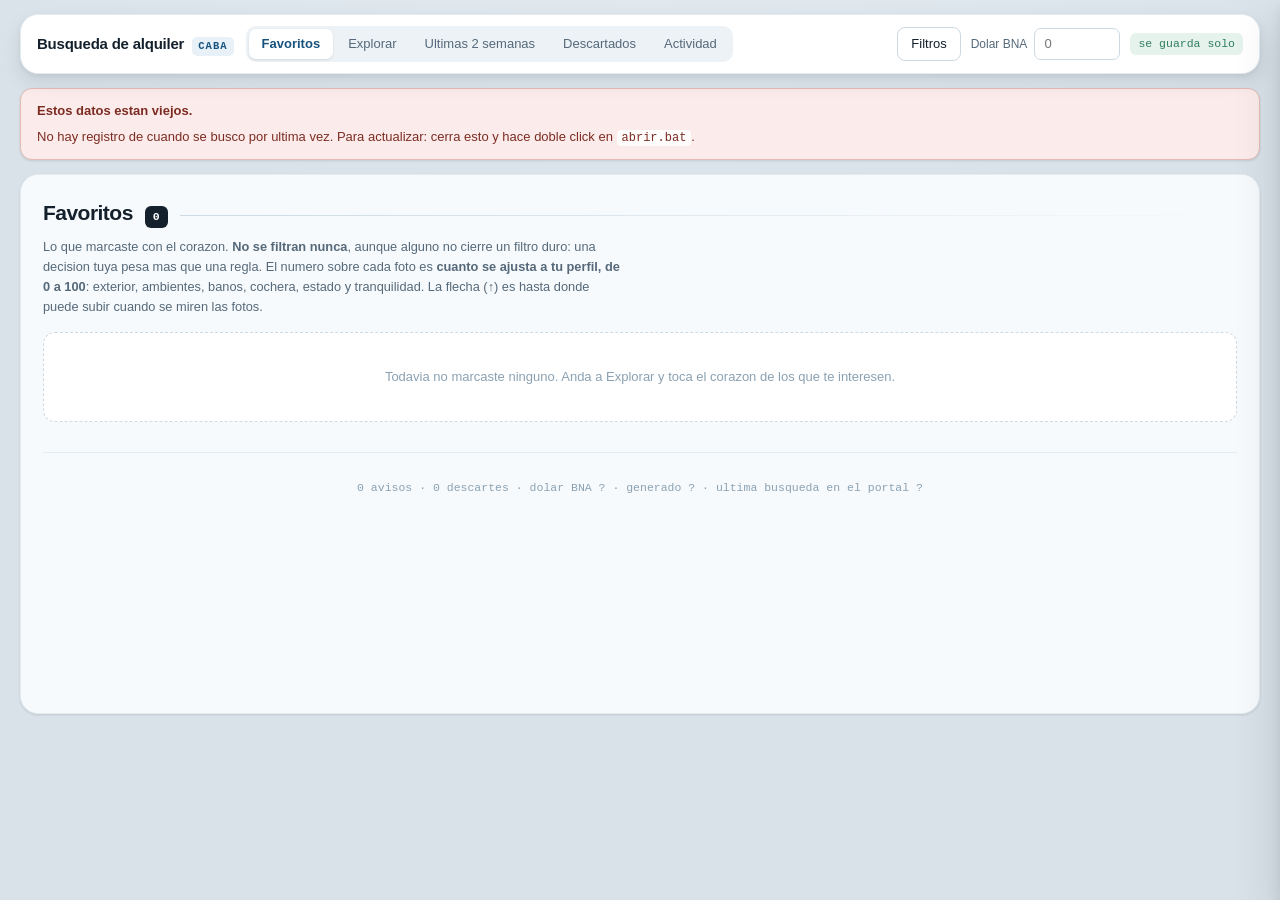
==== web/index.html @ d346eb90 "chore: put the rental search under version control The search had been running for three weeks with " ====
<!DOCTYPE html>
<html lang="es">
<head>
<meta charset="utf-8">
<meta name="viewport" content="width=device-width, initial-scale=1">
<title>Busqueda de alquiler - CABA</title>
<link rel="stylesheet" href="styles.css">
</head>
<body>

<div class="app">

  <header class="barra" id="barra">
    <div class="barra-fila">
      <!-- Dos grupos: al angostarse la ventana envuelven como bloques, no de a un item.
           Con items sueltos + un espaciador flex:1, cada uno se iba a su propia linea. -->
      <div class="grupo">
        <div class="marca">
          <span class="marca-nombre">Busqueda de alquiler</span>
          <span class="marca-zona">CABA</span>
        </div>

        <nav class="tabs" id="tabs" role="tablist" aria-label="Vistas">
          <button data-vista="favoritos" class="on" role="tab" aria-selected="true">
            Favoritos <span class="pill" id="cuenta-favoritos" hidden>0</span>
          </button>
          <button data-vista="explorar" role="tab" aria-selected="false">Explorar</button>
          <button data-vista="nuevos" role="tab" aria-selected="false">
            Ultimas 2 semanas <span class="pill" id="cuenta-nuevos" hidden>0</span>
          </button>
          <button data-vista="descartados" role="tab" aria-selected="false">Descartados</button>
          <button data-vista="actividad" role="tab" aria-selected="false">Actividad</button>
        </nav>
      </div>

      <div class="grupo grupo-der">
        <button class="btn" id="btn-filtros" aria-expanded="false" aria-controls="filtros">
          Filtros
          <span class="pill" id="filtros-activos" hidden>0</span>
        </button>
        <label class="cotiz" for="cotizacion">
          <span>Dolar BNA</span>
          <input type="number" id="cotizacion" placeholder="0" min="0" step="1">
        </label>
        <span id="pendientes" class="estado-guardado"></span>
        <button class="btn" id="btn-exportar">Exportar decisiones</button>
      </div>
    </div>

    <div class="filtros" id="filtros" hidden>
      <div class="campo"><label for="f-precio-min">Precio USD min</label><input type="number" id="f-precio-min" step="50"></div>
      <div class="campo"><label for="f-precio-max">Precio USD max</label><input type="number" id="f-precio-max" step="50"></div>
      <div class="campo"><label for="f-dorm">Dorm. min</label><input type="number" id="f-dorm" step="1"></div>
      <div class="campo"><label for="f-banos">Banos min</label><input type="number" id="f-banos" step="1"></div>
      <div class="campo"><label for="f-m2">m² cub. min</label><input type="number" id="f-m2" step="10"></div>
      <div class="campo"><label for="f-ext">m² ext. min</label><input type="number" id="f-ext" step="10"></div>
      <!-- Los campos altos (los select multiples) van DESPUES de los bajos: mezclados,
           cada label quedaba a una altura distinta y la fila se leia en zigzag. -->
      <div class="campo"><label for="f-estado">Estado minimo</label>
        <select id="f-estado">
          <option value="">cualquiera</option>
          <option value="bueno">bueno o mejor</option>
          <option value="reciclado">reciclado o mejor</option>
          <option value="a_estrenar">a estrenar</option>
        </select>
      </div>
      <div class="campo campo-doble"><label for="f-orden">Orden</label>
        <select id="f-orden">
          <option value="default">estado visual, luego score</option>
          <option value="score">score (piso)</option>
          <option value="precio">precio</option>
          <option value="m2">m² cubiertos</option>
          <option value="ext">m² de exterior</option>
          <option value="fecha">fecha de publicacion</option>
          <option value="num">numero (#)</option>
        </select>
      </div>
      <div class="campo campo-doble"><label for="f-barrio">Barrio</label><select id="f-barrio" multiple size="5"></select></div>
      <div class="campo campo-doble"><label for="f-tipo">Tipo</label><select id="f-tipo" multiple size="5"></select></div>
      <div class="campo campo-ancho">
        <label>Marcas</label>
        <div class="chips" id="f-chips">
          <button class="chip" data-flag="ver_fuera_de_filtro" aria-pressed="false">Ver los que no entran</button>
          <button class="chip" data-flag="solo_caba" aria-pressed="false">Solo CABA</button>
          <button class="chip" data-flag="solo_gba" aria-pressed="false">Solo Zona Norte</button>
          <button class="chip" data-flag="parrilla" aria-pressed="false">Parrilla propia</button>
          <button class="chip" data-flag="sin_expensas" aria-pressed="false">Sin expensas</button>
          <button class="chip" data-flag="mascotas" aria-pressed="false">Acepta mascotas</button>
          <button class="chip" data-flag="dueno" aria-pressed="false">Dueno directo</button>
          <button class="chip" data-flag="con_fotos" aria-pressed="false">Con fotos</button>
          <button class="chip" data-flag="ver_caidos" aria-pressed="false">Ver los caidos</button>
        </div>
      </div>
      <button class="btn" id="btn-limpiar">Limpiar</button>
    </div>
  </header>

  <div class="banda" id="banda" hidden></div>

  <div class="hoja">
    <main id="main"></main>
    <footer class="pie" id="pie"></footer>
  </div>

</div>

<div class="velo" id="velo"></div>
<aside class="panel" id="panel" role="dialog" aria-modal="true" aria-label="Detalle de la propiedad"></aside>

<script src="data.js"></script>
<script src="app.js"></script>
</body>
</html>
---- web/styles.css ----
/* ==========================================================================
   Busqueda de alquiler — sistema visual
   ==========================================================================

   DIRECCION. Esto no es una landing, es un instrumento que se abre todos los
   dias para decidir donde vivir dos anos. Entonces:

   1. El fondo es una MESA DE TRABAJO azul pizarra, fria. Las fotos de las
      propiedades son calientes (ladrillo, madera, terracota, plantas): con un
      fondo crema competirian, con uno frio saltan. La interfaz se corre para
      que las fotos manden.

   2. Todo vive sobre PAPELES elevados: la barra flota, la hoja de contenido
      esta debajo, las cards son papeles sobre la hoja. Tres niveles de
      elevacion, nunca mas.

   3. LA FIRMA es el sello numerado. Cada propiedad tiene un #N estampado en
      monoespaciada, como un negativo en una hoja de contactos. No es adorno:
      es la manija con la que Mario nombra una propiedad cuando me escribe
      ("descarta el 7"). El numero es contenido.

   4. REGLA TIPOGRAFICA: la prosa va en sans; TODO dato va en monoespaciada
      (numeros, medidas, precios, horas, identificadores). La pagina es mitad
      documento y mitad instrumento, y la tipografia lo dice.

   ========================================================================== */

:root {
  /* Mesa de trabajo */
  --ground: #d9e2e9;
  --ground-borde: #c3d0da;

  /* Papeles, del mas alto al mas hundido */
  --paper: #ffffff;
  --hoja: #f7fafc;
  --hundido: #edf2f6;

  /* Tinta */
  --ink: #14202b;
  --ink-2: #55697a;
  --ink-3: #8ba1b2;

  --linea: #e4ecf1;
  --linea-2: #cddae3;

  /* Acento: azul de plano */
  --acento: #17537e;
  --acento-2: #1e6ba3;
  --acento-suave: #e8f1f8;

  /* Senales */
  --verde: #2f7d5f;
  --verde-suave: #e6f2ec;
  --ambar: #9a6c05;
  --ambar-suave: #fbf1dc;
  --rojo: #b23b32;
  --rojo-suave: #fbeceb;
  --coral: #d6455d;

  /* Elevacion */
  --e1: 0 1px 2px rgba(20, 32, 43, .05), 0 1px 3px rgba(20, 32, 43, .07);
  --e2: 0 2px 4px rgba(20, 32, 43, .05), 0 8px 18px rgba(20, 32, 43, .10);
  --e3: 0 6px 12px rgba(20, 32, 43, .08), 0 20px 44px rgba(20, 32, 43, .16);

  --r1: 8px;
  --r2: 12px;
  --r3: 18px;

  --sans: -apple-system, BlinkMacSystemFont, "Segoe UI", Roboto, Helvetica, Arial, sans-serif;
  --mono: "Cascadia Mono", "Cascadia Code", ui-monospace, "SF Mono", Consolas, "Liberation Mono", monospace;

  --rapido: 120ms cubic-bezier(.4, 0, .2, 1);
  --medio: 200ms cubic-bezier(.4, 0, .2, 1);
}

* { box-sizing: border-box; }

/* .btn y .chip declaran display, y una clase le gana a [hidden]. Sin esto, ocultar un
   boton con el atributo hidden no hace nada. */
[hidden] { display: none !important; }

html {
  background: var(--ground);
}

body {
  margin: 0;
  background:
    radial-gradient(1200px 600px at 50% -200px, #e7eef4 0%, transparent 70%),
    var(--ground);
  color: var(--ink);
  font: 14px/1.55 var(--sans);
  -webkit-font-smoothing: antialiased;
  min-height: 100vh;
}

a { color: var(--acento); text-decoration-color: color-mix(in srgb, var(--acento) 35%, transparent); }
a:hover { text-decoration-color: currentColor; }

/* Foco visible en TODO lo interactivo. Nunca se saca el outline sin reemplazarlo. */
:where(a, button, input, select, textarea, [tabindex]):focus-visible {
  outline: 2px solid var(--acento-2);
  outline-offset: 2px;
  border-radius: 6px;
}

@media (prefers-reduced-motion: reduce) {
  *, *::before, *::after {
    animation-duration: .01ms !important;
    transition-duration: .01ms !important;
    scroll-behavior: auto !important;
  }
}

/* ---------------------------------------------------------------- estructura */

.app {
  max-width: 1560px;
  margin: 0 auto;
  padding: 14px 20px 40px;
  display: flex;
  flex-direction: column;
  gap: 14px;
}

/* La barra: un papel que flota sobre la mesa */
.barra {
  position: sticky;
  top: 12px;
  z-index: 60;
  background: var(--paper);
  border-radius: var(--r3);
  box-shadow: var(--e2);
  border: 1px solid var(--linea);
}

.barra-fila {
  display: flex;
  align-items: center;
  gap: 12px 18px;
  padding: 11px 16px;
  flex-wrap: wrap;
}
.grupo { display: flex; align-items: center; gap: 12px; min-width: 0; }
.grupo-der { margin-left: auto; gap: 10px; }

.marca { display: flex; align-items: baseline; gap: 8px; white-space: nowrap; }
.marca-nombre { font-weight: 650; letter-spacing: -.015em; font-size: 15px; }
.marca-zona {
  font: 600 10.5px/1 var(--mono);
  letter-spacing: .1em;
  color: var(--acento);
  background: var(--acento-suave);
  padding: 4px 6px;
  border-radius: 5px;
}

.tabs {
  display: flex;
  gap: 2px;
  background: var(--hundido);
  padding: 3px;
  border-radius: 10px;
}

.tabs button {
  border: 0;
  background: transparent;
  padding: 6px 13px;
  border-radius: 7px;
  font: 500 13px/1.4 var(--sans);
  color: var(--ink-2);
  cursor: pointer;
  /* Sin esto, una pestana de dos palabras se parte en tres lineas y estira la barra
     entera. Ya paso antes con el navbar; las pestanas son la misma trampa. */
  white-space: nowrap;
  display: inline-flex;
  align-items: center;
  transition: background var(--rapido), color var(--rapido), box-shadow var(--rapido);
}
.tabs button:hover { color: var(--ink); background: rgba(255, 255, 255, .6); }
.tabs button.on {
  background: var(--paper);
  color: var(--acento);
  font-weight: 600;
  box-shadow: var(--e1);
}

.espaciador { flex: 1; }

.cotiz {
  display: flex;
  align-items: center;
  gap: 7px;
  font-size: 12px;
  color: var(--ink-2);
  white-space: nowrap;
}
.cotiz input { width: 84px; font-family: var(--mono); }

.estado-guardado {
  font: 500 11.5px/1 var(--mono);
  color: var(--verde);
  background: var(--verde-suave);
  padding: 5px 8px;
  border-radius: 6px;
  white-space: nowrap;
}
.estado-guardado.manual { color: var(--ambar); background: var(--ambar-suave); }

/* ------------------------------------------------------------------ campos */

input[type=number], input[type=text], select {
  font: 13px/1.4 var(--sans);
  padding: 6px 9px;
  border: 1px solid var(--linea-2);
  border-radius: 7px;
  background: var(--paper);
  color: var(--ink);
  transition: border-color var(--rapido), box-shadow var(--rapido);
}
input[type=number]:hover, select:hover { border-color: var(--ink-3); }
input[type=number]:focus, select:focus {
  border-color: var(--acento-2);
  box-shadow: 0 0 0 3px var(--acento-suave);
  outline: none;
}
input[type=number] { width: 86px; }
select { min-width: 140px; }

.btn {
  display: inline-flex;
  align-items: center;
  gap: 7px;
  font: 500 13px/1.4 var(--sans);
  padding: 7px 13px;
  border-radius: 8px;
  border: 1px solid var(--linea-2);
  background: var(--paper);
  cursor: pointer;
  color: var(--ink);
  transition: border-color var(--rapido), box-shadow var(--rapido), transform var(--rapido), background var(--rapido);
}
.btn:hover { border-color: var(--ink-3); box-shadow: var(--e1); }
.btn:active { transform: translateY(1px); box-shadow: none; }
.btn.primario { background: var(--acento); border-color: var(--acento); color: #fff; }
.btn.primario:hover { background: var(--acento-2); border-color: var(--acento-2); }
.btn.peligro { border-color: #dcb6b2; color: var(--rojo); }
.btn.peligro:hover { background: var(--rojo-suave); border-color: var(--rojo); }

.pill {
  font: 600 10.5px/1 var(--mono);
  background: var(--acento);
  color: #fff;
  padding: 3px 5px;
  border-radius: 20px;
  min-width: 17px;
  text-align: center;
}

/* ----------------------------------------------------------------- filtros */

/* GRILLA, NO FLEX-WRAP. Con flex + align-items:flex-end, los seis campos numericos
   (bajitos) compartian fila con los selects multiples de Barrio y Tipo (tres veces mas
   altos): cada label quedaba a una altura distinta, el orden de lectura se perdia y lo
   que sobraba caia a una segunda fila corrida. Una grilla de columnas iguales alinea
   todos los labels arriba y deja que los campos altos ocupen su propio ancho. */
.filtros {
  padding: 10px 16px 16px;
  border-top: 1px solid var(--linea);
  display: grid;
  grid-template-columns: repeat(auto-fill, minmax(148px, 1fr));
  gap: 14px 18px;
  align-items: start;
  animation: baja var(--medio);
}
.filtros[hidden] { display: none; }

/* Los que necesitan mas de una columna. `grid-column: span N` con `auto-fill` no rompe
   si la ventana solo entra 2 columnas: el navegador lo recorta al ancho disponible. */
.filtros .campo-doble { grid-column: span 2; }
.filtros .campo-ancho { grid-column: 1 / -1; }
/* Limpiar no es un campo: va solo, al pie y a la derecha. */
.filtros > #btn-limpiar { grid-column: 1 / -1; justify-self: end; }

@keyframes baja {
  from { opacity: 0; transform: translateY(-6px); }
  to { opacity: 1; transform: none; }
}

.campo { display: flex; flex-direction: column; gap: 5px; min-width: 0; }
.campo > label {
  font: 600 10.5px/1 var(--mono);
  letter-spacing: .07em;
  text-transform: uppercase;
  color: var(--ink-3);
}

.chips { display: flex; gap: 6px; flex-wrap: wrap; }

.chip {
  font: 500 12.5px/1.4 var(--sans);
  border: 1px solid var(--linea-2);
  background: var(--paper);
  border-radius: 20px;
  padding: 5px 12px;
  cursor: pointer;
  color: var(--ink-2);
  transition: all var(--rapido);
}
.chip:hover { border-color: var(--ink-3); color: var(--ink); }
.chip[aria-pressed="true"] {
  background: var(--acento);
  border-color: var(--acento);
  color: #fff;
  font-weight: 600;
}

/* -------------------------------------------------------------------- banda */

.banda {
  display: flex;
  flex-direction: column;
  gap: 6px;
  background: var(--ambar-suave);
  border: 1px solid #ecd9ae;
  border-radius: var(--r2);
  padding: 12px 16px;
  font-size: 13px;
  line-height: 1.55;
  color: #6d5312;
  box-shadow: var(--e1);
}
.banda > div { max-width: 110ch; }
.banda[hidden] { display: none; }
.banda b { color: #4d3a0a; }
.banda .dato { font-family: var(--mono); font-weight: 600; }
.banda code {
  font: 12px var(--mono);
  background: rgba(255, 255, 255, .7);
  padding: 1px 5px;
  border-radius: 4px;
}

/* Modo archivo: no se puede pasar por alto. */
.banda.alerta {
  background: var(--rojo-suave);
  border-color: #e4bab5;
  color: #7c2c22;
}
.banda.alerta b { color: #7c2c22; }
.banda.alerta code { background: rgba(255, 255, 255, .8); }

/* --------------------------------------------------------------------- hoja */

.hoja {
  background: var(--hoja);
  border: 1px solid var(--linea);
  border-radius: var(--r3);
  box-shadow: var(--e1);
  padding: 22px;
  min-height: 60vh;
}

main { display: block; }

.seccion { margin-bottom: 34px; }
.seccion:last-child { margin-bottom: 0; }

/* El encabezado como una FICHA: el titulo grande, la cuenta en su sello, y una regla
   fina que corre hasta el borde. Es el gesto de un legajo, no de una landing: la pagina
   es un instrumento de trabajo y el titulo tiene que leerse como el rotulo de una carpeta.
   La regla no es adorno — separa el enunciado de la seccion de su contenido, que es la
   unica jerarquia que hay que entender. */
.seccion-cab {
  display: flex;
  align-items: baseline;
  gap: 12px;
  margin: 0 0 7px;
}
.seccion-cab h2 {
  font-size: 21px;
  margin: 0;
  letter-spacing: -.025em;
  font-weight: 680;
  flex: none;
}
.seccion-cab .cuenta {
  font: 700 11.5px/1 var(--mono);
  color: #fff;
  background: var(--ink);
  padding: 5px 8px;
  border-radius: 6px;
  flex: none;
  letter-spacing: .02em;
}
/* La regla toma todo el espacio que sobra: la seccion "ocupa" el ancho aunque tenga
   dos avisos. Sin esto, un titulo corto flota solo en el medio de una hoja vacia. */
.seccion-cab::after {
  content: "";
  flex: 1;
  height: 1px;
  background: linear-gradient(to right, var(--linea-2), transparent);
  transform: translateY(-4px);
}
.seccion-nota { font-size: 12.8px; color: var(--ink-2); margin: 0 0 16px; max-width: 82ch; }
.seccion-nota code {
  font: 12px var(--mono);
  background: var(--hundido);
  padding: 1px 5px;
  border-radius: 4px;
}

.grilla {
  display: grid;
  grid-template-columns: repeat(auto-fill, minmax(304px, 1fr));
  gap: 16px;
}

/* --------------------------------------------------------------------- card */

.card {
  background: var(--paper);
  border: 1px solid var(--linea);
  border-radius: var(--r2);
  overflow: hidden;
  cursor: pointer;
  display: flex;
  flex-direction: column;
  box-shadow: var(--e1);
  transition: box-shadow var(--medio), transform var(--medio), border-color var(--medio);
}
.card:hover { box-shadow: var(--e2); transform: translateY(-2px); border-color: var(--linea-2); }
.card:focus-visible { outline: 2px solid var(--acento-2); outline-offset: 3px; }
.card.descartada { opacity: .58; }
.card.descartada:hover { opacity: 1; }

.card-foto {
  position: relative;
  aspect-ratio: 4 / 3;
  background: var(--hundido);
  overflow: hidden;
}
.card-foto img {
  width: 100%;
  height: 100%;
  object-fit: cover;
  display: block;
  transition: transform 400ms cubic-bezier(.4, 0, .2, 1);
}
.card:hover .card-foto img { transform: scale(1.035); }

.card-foto.vacia {
  aspect-ratio: 5 / 2;
  display: flex;
  align-items: flex-end;
  padding: 8px 10px;
  background: repeating-linear-gradient(45deg, #e9eff4, #e9eff4 8px, #e3eaf0 8px, #e3eaf0 16px);
}
.card-foto.vacia span { font: 10.5px/1 var(--mono); color: var(--ink-3); letter-spacing: .06em; }

/* El sello numerado: la firma de la pagina */
/* El sello: etiqueta de negativo en una hoja de contactos. Lleva el numero con el que
   Mario nombra la propiedad y, separado por una linea, cuantos cuadros tiene el rollo. */
.sello {
  position: absolute;
  top: 10px;
  left: 10px;
  display: inline-flex;
  align-items: center;
  font: 700 12.5px/1 var(--mono);
  letter-spacing: .02em;
  color: #fff;
  background: rgba(20, 32, 43, .78);
  backdrop-filter: blur(6px);
  border-radius: 6px;
  z-index: 2;
  overflow: hidden;
}
.sello b { padding: 5px 8px; font-weight: 700; }
.sello-fotos {
  display: inline-flex;
  align-items: center;
  gap: 3px;
  padding: 5px 7px 5px 6px;
  font-weight: 600;
  font-size: 11px;
  background: rgba(255, 255, 255, .16);
  box-shadow: inset 1px 0 0 rgba(255, 255, 255, .22);
}
.sello-fotos svg { width: 12px; height: 12px; fill: none; stroke: currentColor; stroke-width: 1.7; stroke-linejoin: round; opacity: .85; }

.badge-score {
  position: absolute;
  top: 10px;
  right: 10px;
  z-index: 2;
  background: rgba(20, 32, 43, .78);
  backdrop-filter: blur(6px);
  color: #fff;
  border-radius: 8px;
  padding: 5px 8px;
  font: 700 14px/1.05 var(--mono);
  text-align: center;
}
.badge-score.verde { background: rgba(47, 125, 95, .92); }
.badge-score.ambar { background: rgba(154, 108, 5, .92); }
.badge-score b { display: block; font: 700 17px/1 var(--mono); letter-spacing: -.02em; }
/* «de 100» es la mitad que faltaba: sin la escala, un 70 suelto no se puede interpretar. */
.badge-score small {
  display: block;
  font: 500 8.5px/1.35 var(--mono);
  letter-spacing: .06em;
  text-transform: uppercase;
  opacity: .78;
}
.badge-score small.techo {
  opacity: 1;
  margin-top: 2px;
  padding-top: 3px;
  border-top: 1px solid rgba(255, 255, 255, .28);
  letter-spacing: .02em;
  text-transform: none;
  font-size: 9.5px;
}

.badge-izq {
  position: absolute;
  left: 10px;
  bottom: 10px;
  right: 136px;              /* deja libre el cluster: link + descartar + corazon */
  display: flex;
  gap: 5px;
  flex-wrap: wrap;
  z-index: 2;
}

.tag {
  font: 600 10px/1 var(--mono);
  letter-spacing: .05em;
  text-transform: uppercase;
  padding: 4px 7px;
  border-radius: 5px;
  background: rgba(255, 255, 255, .93);
  color: var(--ink-2);
  backdrop-filter: blur(6px);
  white-space: nowrap;
}
.tag.estado-reciclado, .tag.estado-a_estrenar { background: rgba(47, 125, 95, .94); color: #fff; }
.tag.estado-bueno { background: rgba(255, 255, 255, .93); color: var(--verde); }
.tag.estado-cosmetico { background: rgba(154, 108, 5, .92); color: #fff; }
.tag.estado-sindatos { background: rgba(20, 32, 43, .74); color: #fff; }
.tag.limite { background: rgba(154, 108, 5, .94); color: #fff; }
.tag.riesgo { background: rgba(178, 59, 50, .94); color: #fff; }
.tag.viejo { background: rgba(109, 83, 18, .92); color: #fff; }
.tag.directo { background: rgba(23, 83, 126, .94); color: #fff; }

/* Las dos acciones que se repiten en cada foto: abrir el aviso y marcarlo.
   Van juntas en un cluster para que la mano no tenga que buscarlas en dos esquinas. */
.acciones-foto {
  position: absolute;
  right: 10px;
  bottom: 10px;
  z-index: 3;
  display: flex;
  align-items: center;
  gap: 7px;
}

/* Un circulito blanco entre otros circulitos blancos no se encuentra: Mario lo dijo
   —"no lo veo rapido"— y tenia razon. El link al aviso es la accion que mas se repite
   despues del corazon, asi que va en color solido, no en contorno. Es el unico elemento
   de la foto con el azul de acento: se busca por color, no por forma. */
.enlace-mini {
  width: 34px;
  height: 34px;
  border-radius: 50%;
  background: var(--acento);
  box-shadow: var(--e1), 0 0 0 2px rgba(255, 255, 255, .85);
  display: grid;
  place-items: center;
  color: #fff;
  cursor: pointer;
  transition: transform var(--rapido), background var(--rapido), box-shadow var(--rapido);
}
.enlace-mini svg { width: 16px; height: 16px; fill: none; stroke: currentColor; stroke-width: 2.2; stroke-linecap: round; stroke-linejoin: round; }
.enlace-mini:hover { transform: scale(1.14); background: var(--acento-2); box-shadow: var(--e2), 0 0 0 3px rgba(255, 255, 255, .95); }
.enlace-mini:active { transform: scale(.94); }
.enlace-mini:focus-visible { outline: 2px solid var(--acento-2); outline-offset: 2px; }

/* Descartar: mismo cuerpo que el corazon, color contrario. Se enciende en rojo cuando la
   propiedad ya esta afuera, igual que el corazon se enciende en coral. */
.descartar-mini {
  width: 34px;
  height: 34px;
  border-radius: 50%;
  border: 0;
  padding: 0;
  background: rgba(255, 255, 255, .93);
  backdrop-filter: blur(6px);
  box-shadow: var(--e1);
  color: var(--ink-2);
  display: grid;
  place-items: center;
  cursor: pointer;
  transition: transform var(--rapido), color var(--rapido), background var(--rapido);
}
.descartar-mini svg { width: 17px; height: 17px; fill: none; stroke: currentColor; stroke-width: 2; stroke-linecap: round; }
.descartar-mini:hover { transform: scale(1.12); color: var(--rojo); background: #fff; }
.descartar-mini:active { transform: scale(.94); }
.descartar-mini:focus-visible { outline: 2px solid var(--acento-2); outline-offset: 2px; }
.descartar-mini.on { color: #fff; background: rgba(178, 59, 50, .95); }
.descartar-mini.on:hover { color: #fff; background: rgba(178, 59, 50, 1); }

.corazon {
  width: 36px;
  height: 36px;
  border-radius: 50%;
  border: 0;
  background: rgba(255, 255, 255, .93);
  backdrop-filter: blur(6px);
  box-shadow: var(--e1);
  display: grid;
  place-items: center;
  cursor: pointer;
  color: var(--ink-2);
  transition: transform var(--rapido), color var(--rapido), background var(--rapido);
}
.corazon svg { width: 19px; height: 19px; fill: none; stroke: currentColor; stroke-width: 1.9; }
.corazon:hover { transform: scale(1.12); color: var(--coral); background: #fff; }
.corazon:active { transform: scale(.94); }
.corazon.on { color: var(--coral); }
.corazon.on svg { fill: currentColor; stroke: currentColor; }
.corazon.late { animation: latido 380ms cubic-bezier(.3, 1.4, .5, 1); }

@keyframes latido {
  0% { transform: scale(1); }
  40% { transform: scale(1.32); }
  100% { transform: scale(1); }
}

.card-cuerpo { overflow: visible; padding: 12px 14px 13px; display: flex; flex-direction: column; gap: 8px; flex: 1; }

.card-dir { font-weight: 640; letter-spacing: -.01em; line-height: 1.3; }
.card-barrio { color: var(--ink-3); font-size: 12.5px; font-weight: 450; }

.card-precio { display: flex; align-items: baseline; gap: 9px; flex-wrap: wrap; }
.card-precio b { font: 700 18px/1 var(--mono); letter-spacing: -.02em; }
.card-precio span { color: var(--ink-3); font: 12px/1 var(--mono); }

.card-m2 { font: 12.5px/1 var(--mono); color: var(--ink-2); }
.card-m2 i { font-style: normal; color: var(--ink-3); }

/* Cuanto lleva publicado: dato de negociacion. Recien salido se destaca, sin fecha se dice. */
.card-fecha { font: 11.5px/1 var(--mono); color: var(--ink-3); letter-spacing: .01em; }
.card-fecha i { font-style: normal; opacity: .8; }
.card-fecha.nuevo { color: var(--verde); font-weight: 600; }
.card-fecha.viejo { color: var(--ambar); font-weight: 600; }

.iconos {
  display: flex;
  gap: 11px;
  flex-wrap: wrap;
  font: 12px/1 var(--mono);
  color: var(--ink-2);
  margin-top: auto;
  padding-top: 9px;
  border-top: 1px solid var(--linea);
}
.iconos { gap: 13px; }
.dato { display: inline-flex; align-items: center; gap: 4px; color: var(--ink-2); }
.dato svg {
  width: 17px; height: 17px; flex: none;
  fill: none; stroke: currentColor; stroke-width: 1.6;
  stroke-linecap: round; stroke-linejoin: round;
}
.dato i { font-style: normal; font: 12px/1 var(--mono); }
/* El color lo pone el ESTADO del dato, no el icono: presente, ausente o sin dato. */
.dato.no   { color: var(--ink-3); opacity: .45; }
.dato.duda { color: var(--ambar); }
.dato.si   { color: var(--verde); }

/* ------------------------------------------------------------------ tooltip */

/* `title` del navegador tarda casi un segundo, lo dibuja el sistema operativo y no se
   puede leer sin quedarse quieto. Esta pagina esta llena de abreviaturas —2+1 banos,
   130+70 m2, un icono de pata— y cada una necesita decir que significa al instante. */
[data-tip] { position: relative; }
[data-tip]::after {
  content: attr(data-tip);
  position: absolute;
  bottom: calc(100% + 8px);
  left: 50%;
  transform: translate(-50%, 3px);
  background: var(--ink);
  color: #fff;
  font: 500 11.5px/1.35 var(--sans);
  letter-spacing: .01em;
  padding: 6px 9px;
  border-radius: 7px;
  white-space: nowrap;
  max-width: 260px;
  box-shadow: var(--e2);
  opacity: 0;
  pointer-events: none;
  transition: opacity var(--rapido), transform var(--rapido);
  z-index: 80;
}
[data-tip]::before {
  content: "";
  position: absolute;
  bottom: calc(100% + 3px);
  left: 50%;
  transform: translateX(-50%);
  border: 5px solid transparent;
  border-top-color: var(--ink);
  opacity: 0;
  pointer-events: none;
  transition: opacity var(--rapido);
  z-index: 80;
}
[data-tip]:hover::after, [data-tip]:focus-visible::after { opacity: 1; transform: translate(-50%, 0); }
[data-tip]:hover::before, [data-tip]:focus-visible::before { opacity: 1; }
/* Cerca del borde izquierdo el globo se salia de la card: se ancla al elemento. */
.iconos .dato:first-child[data-tip]::after { left: 0; transform: translate(0, 3px); }
.iconos .dato:first-child[data-tip]:hover::after { transform: translate(0, 0); }

/* ----------------------------------------------------------------- explorar */

.explorar {
  display: grid;
  /* 212px era demasiado chico: en un monitor ancho entraban 7 columnas y la foto —que es
     el motivo de esta vista— quedaba del tamano de una miniatura. Con 300px entran 4 o 5
     y se ve la propiedad, no un sello postal. */
  grid-template-columns: repeat(auto-fill, minmax(300px, 1fr));
  gap: 14px;
}

.tile {
  position: relative;
  border-radius: var(--r2);
  overflow: hidden;
  cursor: pointer;
  aspect-ratio: 4 / 3;
  background: var(--hundido);
  box-shadow: var(--e1);
  border: 1px solid var(--linea);
  transition: box-shadow var(--medio), transform var(--medio);
}
.tile:hover { box-shadow: var(--e2); transform: translateY(-2px); }
.tile:focus-visible { outline: 2px solid var(--acento-2); outline-offset: 3px; }
.tile img { width: 100%; height: 100%; object-fit: cover; display: block; }

.tile-vidrio {
  position: absolute;
  inset: auto 0 0 0;
  padding: 22px 10px 9px;
  background: linear-gradient(to top, rgba(12, 20, 28, .88), rgba(12, 20, 28, .55) 55%, transparent);
  color: #fff;
  display: flex;
  flex-direction: column;
  gap: 2px;
  pointer-events: none;
}
.tile-precio { font: 700 15px/1.1 var(--mono); }
.tile-datos { font: 11.5px/1.3 var(--mono); opacity: .88; }
.tile-dir { font-size: 11.5px; opacity: .92; white-space: nowrap; overflow: hidden; text-overflow: ellipsis; }

/* El portal, compartiendo fila con la direccion. Los tonos son mas claros que los de la
   card a proposito: aca el fondo es la foto oscurecida, y el ambar de la card (#9a6c05)
   sobre eso no se lee. */
.tile-pie { display: flex; align-items: baseline; gap: 7px; min-width: 0; }
.tile-pie .tile-dir { flex: 1; min-width: 0; }
.tile-portal {
  font: 600 9.5px/1.3 var(--mono);
  letter-spacing: .03em;
  opacity: .72;
  flex: none;
}
.tile-portal.tp-mercadolibre { color: #f2c94c; opacity: .95; }
.tile-portal.tp-argenprop    { color: #f0a184; opacity: .95; }

/* -------------------------------------------------------------- carrusel */

/* Un solo carrusel para la grilla y para Explorar. Cambia la forma de manejarlo:
   en la grilla se navega con flechas (una propiedad a la vez, con intencion);
   en Explorar el mouse barre la foto (decenas de avisos, sin un solo click).
   Las flechas estan en las dos porque son la unica via accesible por teclado. */
.tiras {
  position: absolute;
  top: 7px;
  left: 7px;
  right: 7px;
  display: flex;
  gap: 3px;
  z-index: 4;
  opacity: 0;
  transition: opacity var(--rapido);
  pointer-events: none;
}
.tile:hover .tiras, .tile:focus-visible .tiras,
.card:hover .tiras, .card:focus-within .tiras { opacity: 1; }
.tira {
  flex: 1;
  height: 3px;
  border-radius: 2px;
  background: rgba(255, 255, 255, .38);
  box-shadow: 0 0 6px rgba(0, 0, 0, .35);
  transition: background var(--rapido);
}
.tira.on { background: #fff; }

.flecha {
  position: absolute;
  top: 50%;
  transform: translateY(-50%);
  z-index: 4;
  width: 32px;
  height: 32px;
  border: 0;
  border-radius: 50%;
  padding: 0;
  background: rgba(255, 255, 255, .9);
  backdrop-filter: blur(6px);
  box-shadow: var(--e1);
  color: var(--ink-2);
  display: grid;
  place-items: center;
  cursor: pointer;
  opacity: 0;
  transition: opacity var(--rapido), background var(--rapido), transform var(--rapido);
}
.flecha svg { width: 17px; height: 17px; fill: none; stroke: currentColor; stroke-width: 2.2; stroke-linecap: round; stroke-linejoin: round; }
.flecha-izq { left: 8px; }
.flecha-der { right: 8px; }
.tile:hover .flecha, .card:hover .flecha { opacity: 1; }
.flecha:focus-visible { opacity: 1; outline: 2px solid var(--acento-2); outline-offset: 2px; }
.flecha:hover { background: #fff; transform: translateY(-50%) scale(1.1); }
.flecha:active { transform: translateY(-50%) scale(.92); }

@media (hover: none) {
  .flecha, .tiras { opacity: 1; }
}

/* Marca de por que un aviso no entra. En una lista larga, sin esto todo parece candidato. */
.tile-fuera {
  position: absolute;
  left: 7px;
  top: 46px;
  z-index: 2;
  font: 600 9.5px/1 var(--mono);
  letter-spacing: .04em;
  text-transform: uppercase;
  background: rgba(178, 59, 50, .93);
  color: #fff;
  padding: 4px 7px;
  border-radius: 5px;
  max-width: calc(100% - 14px);
  overflow: hidden;
  text-overflow: ellipsis;
  white-space: nowrap;
}
.tile-fuera.limite { background: rgba(154, 108, 5, .94); }

/* En Explorar la banda de datos ocupa el pie, asi que las acciones suben al techo. */
.tile .sello { top: 16px; }
.tile .acciones-foto { bottom: auto; top: 14px; right: 8px; gap: 6px; }
.tile .corazon, .tile .enlace-mini, .tile .descartar-mini { width: 30px; height: 30px; }
.tile .corazon svg { width: 16px; height: 16px; }
.tile .enlace-mini svg, .tile .descartar-mini svg { width: 14px; height: 14px; }
.tile .flecha { width: 28px; height: 28px; }
.tile .flecha svg { width: 15px; height: 15px; }
/* En la vista densa solo se ve siempre lo que lleva ESTADO. El corazon encendido y el
   descarte encendido dicen algo de la propiedad; el link y el descarte apagado son
   herramientas, y sesenta circulos blancos tapan las fotos que se vino a mirar. */
/* El link ya NO se atenua en la vista densa: era exactamente lo que no se encontraba.
   El que baja de tono es el descarte apagado, que no lleva estado. */
.tile .descartar-mini { opacity: .45; }
.tile:hover .descartar-mini,
.tile .descartar-mini:focus-visible,
.tile .descartar-mini.on { opacity: 1; }

/* -------------------------------------------------------------------- panel */

.velo {
  position: fixed;
  inset: 0;
  background: rgba(14, 24, 33, .46);
  backdrop-filter: blur(2px);
  z-index: 90;
  opacity: 0;
  pointer-events: none;
  transition: opacity var(--medio);
}
.velo.abierto { opacity: 1; pointer-events: auto; }

.panel {
  position: fixed;
  top: 0;
  right: 0;
  bottom: 0;
  width: min(680px, 100%);
  background: var(--hoja);
  z-index: 100;
  overflow-y: auto;
  box-shadow: var(--e3);
  transform: translateX(100%);
  transition: transform var(--medio);
}
.panel.abierto { transform: none; }

.panel-cab {
  position: sticky;
  top: 0;
  background: rgba(247, 250, 252, .94);
  backdrop-filter: blur(10px);
  border-bottom: 1px solid var(--linea);
  padding: 15px 22px;
  display: flex;
  align-items: flex-start;
  gap: 12px;
  z-index: 2;
}
.panel-cab h2 { margin: 0; font-size: 18px; letter-spacing: -.02em; font-weight: 650; }
.panel-cab .sub { color: var(--ink-3); font: 12.5px/1.5 var(--mono); margin-top: 2px; }
.panel-cab .enlace-mini, .panel-cab .corazon { align-self: center; flex: none; }

/* ------------------------------------------------------------ publicador */

.bloque-publicador .publicador-fila {
  display: flex;
  align-items: center;
  gap: 10px;
  flex-wrap: wrap;
}
.bloque-publicador .publicador-fila b { font-size: 14.5px; letter-spacing: -.01em; }
.btn-portal {
  background: var(--acento);
  border-color: var(--acento);
  color: #fff;
  text-decoration: none;
  font-weight: 600;
}
.btn-portal:hover { background: var(--acento-2); border-color: var(--acento-2); color: #fff; }
.publicador-nota { font: 12px/1.5 var(--mono); color: var(--ink-2); margin: 9px 0 0; }
.panel-cab .sello-panel {
  font: 700 13px/1 var(--mono);
  background: var(--ink);
  color: #fff;
  padding: 6px 9px;
  border-radius: 7px;
  align-self: center;
}
.cerrar {
  border: 0;
  background: var(--hundido);
  width: 30px;
  height: 30px;
  border-radius: 8px;
  cursor: pointer;
  font-size: 15px;
  color: var(--ink-2);
  line-height: 1;
  transition: background var(--rapido), color var(--rapido);
}
.cerrar:hover { background: var(--linea-2); color: var(--ink); }

.panel-cuerpo { padding: 18px 22px 44px; display: flex; flex-direction: column; gap: 22px; }

.bloque { background: var(--paper); border: 1px solid var(--linea); border-radius: var(--r2); padding: 15px 17px; box-shadow: var(--e1); }
.bloque h3 {
  font: 700 10.5px/1 var(--mono);
  text-transform: uppercase;
  letter-spacing: .09em;
  color: var(--ink-3);
  margin: 0 0 11px;
}

/* Galeria del panel: TODAS las fotos a la vez. Antes era una tira horizontal y con 8
   fotos de mediana se veian dos; el resto quedaba fuera de pantalla y nadie las miraba. */
.galeria {
  display: grid;
  grid-template-columns: repeat(auto-fill, minmax(190px, 1fr));
  gap: 8px;
}
.galeria figure {
  margin: 0;
  position: relative;
  cursor: zoom-in;
  border-radius: var(--r1);
  overflow: hidden;
  border: 1px solid var(--linea);
  background: var(--hundido);
  transition: transform var(--rapido), box-shadow var(--rapido);
}
.galeria figure:hover { transform: translateY(-2px); box-shadow: var(--e2); }
.galeria img { width: 100%; aspect-ratio: 4 / 3; object-fit: cover; display: block; }
.galeria figcaption {
  position: absolute;
  inset: auto 0 0 0;
  font: 10.5px/1.3 var(--mono);
  color: #fff;
  background: linear-gradient(to top, rgba(12, 20, 28, .86), transparent);
  padding: 14px 7px 5px;
  white-space: nowrap;
  overflow: hidden;
  text-overflow: ellipsis;
}
.galeria figure.grande { grid-column: 1 / -1; cursor: zoom-out; }
.galeria figure.grande img { aspect-ratio: 16 / 10; }

.sin-fotos {
  border: 1px dashed var(--linea-2);
  border-radius: var(--r1);
  padding: 24px;
  text-align: center;
  color: var(--ink-3);
  font-size: 12.5px;
  background: var(--hundido);
}

ul.lista { margin: 0; padding-left: 19px; display: flex; flex-direction: column; gap: 7px; }
ul.lista li { line-height: 1.5; }
.a-favor li::marker { color: var(--verde); }
.en-contra li::marker { color: var(--rojo); }

table.ficha { width: 100%; border-collapse: collapse; font-size: 13px; }
table.ficha td { padding: 6px 0; border-bottom: 1px solid var(--linea); vertical-align: top; }
table.ficha tr:last-child td { border-bottom: 0; }
table.ficha td:first-child { color: var(--ink-2); width: 45%; }
table.ficha td:last-child { font-family: var(--mono); font-size: 12.5px; }
.nd { color: var(--ink-3); font-style: italic; font-family: var(--sans); }

/* COLISION DE NOMBRES QUE ROMPIA LA CABECERA.
   Estas son las barritas de una ficha (nombre / riel / valor), pero se escribieron como
   `.barra` a secas, y arriba `.barra` es el header sticky de la app. La segunda regla
   ganaba por orden y convertia el header en un grid de 124px 1fr 78px: el panel de
   filtros caia como celda del grid encima de la marca y de los tabs, y todo el layout
   se veia superpuesto. Van anidadas bajo `.barras`, su unico contenedor real. */
.barras { display: flex; flex-direction: column; gap: 8px; }
.barras .barra { display: grid; grid-template-columns: 124px 1fr 78px; align-items: center; gap: 9px; font-size: 12.5px; }
.barras .barra .nom { color: var(--ink-2); }
.barras .barra .riel { height: 7px; background: var(--hundido); border-radius: 4px; overflow: hidden; }
.barras .barra .relleno {
  height: 100%;
  background: linear-gradient(90deg, var(--acento), var(--acento-2));
  border-radius: 4px;
  transition: width 500ms cubic-bezier(.4, 0, .2, 1);
}
.barras .barra .relleno.nodato {
  background: repeating-linear-gradient(45deg, #dbe4eb, #dbe4eb 4px, var(--hundido) 4px, var(--hundido) 8px);
  width: 100% !important;
}
.barras .barra .val { text-align: right; font: 11.5px/1 var(--mono); color: var(--ink-2); }
.barras .barra .det { grid-column: 1 / -1; font: 11px/1.4 var(--mono); color: var(--ink-3); padding-left: 124px; margin-top: -3px; }

.caja-nota {
  background: var(--hundido);
  border-radius: var(--r1);
  border-left: 3px solid var(--linea-2);
  padding: 10px 13px;
  font-size: 12.6px;
  line-height: 1.5;
  color: var(--ink-2);
}
.caja-nota + .caja-nota { margin-top: 8px; }
.caja-nota.alerta { background: var(--rojo-suave); border-left-color: var(--rojo); color: #7c2c22; }
.caja-nota.aviso { background: var(--ambar-suave); border-left-color: var(--ambar); color: #6d5312; }
.caja-nota.bien { background: var(--verde-suave); border-left-color: var(--verde); color: #1f5340; }

.acciones {
  display: flex;
  gap: 8px;
  flex-wrap: wrap;
  position: sticky;
  bottom: 0;
  background: linear-gradient(to top, var(--hoja) 62%, transparent);
  padding: 14px 0 4px;
  align-items: center;
}

.enlaces { display: flex; gap: 12px; flex-wrap: wrap; font-size: 13px; }

/* --------------------------------------------------------------- comparacion */


/* --------------------------------------------------------------- descartados */

.tabla-desc {
  width: 100%;
  border-collapse: collapse;
  font-size: 13px;
  background: var(--paper);
  border: 1px solid var(--linea);
  border-radius: var(--r2);
  overflow: hidden;
  box-shadow: var(--e1);
}
.tabla-desc th, .tabla-desc td { padding: 9px 13px; border-bottom: 1px solid var(--linea); text-align: left; vertical-align: top; }
.tabla-desc th { background: var(--hoja); font: 600 10.5px/1.4 var(--mono); text-transform: uppercase; letter-spacing: .07em; color: var(--ink-3); }
.tabla-desc tr:last-child td { border-bottom: 0; }
.tabla-desc tr:hover td { background: var(--hoja); }
.motivo {
  font: 600 10px/1 var(--mono);
  text-transform: uppercase;
  letter-spacing: .05em;
  padding: 4px 7px;
  border-radius: 5px;
  background: var(--hundido);
  color: var(--ink-2);
  white-space: nowrap;
  display: inline-block;
}
.cita { color: var(--ink); font-style: italic; }
.aprend { color: var(--ink-2); font-size: 12.4px; }

/* ---------------------------------------------------------------- actividad */

.linea-tiempo { display: flex; flex-direction: column; gap: 4px; }

.linea-tiempo .dia {
  font: 700 12px/1 var(--mono);
  letter-spacing: .08em;
  color: var(--ink-2);
  margin: 22px 0 8px;
  padding-bottom: 7px;
  border-bottom: 1px solid var(--linea-2);
  display: flex;
  align-items: baseline;
  gap: 9px;
}
.linea-tiempo .dia:first-child { margin-top: 0; }
.linea-tiempo .dia .cuantos { font-weight: 500; color: var(--ink-3); letter-spacing: 0; }

/* Tipografia mas grande y jerarquia de log: estructura en mono, texto humano en sans */
.evento {
  display: grid;
  grid-template-columns: 58px 132px minmax(180px, 1fr) 2.2fr 74px;
  gap: 14px;
  align-items: baseline;
  padding: 12px 14px;
  border-radius: var(--r1);
  background: var(--paper);
  border: 1px solid var(--linea);
  border-left: 3px solid var(--linea-2);
  box-shadow: var(--e1);
  transition: box-shadow var(--rapido), transform var(--rapido);
}
.evento:hover { box-shadow: var(--e2); transform: translateX(2px); }
.evento .hora { font: 500 14px/1.4 var(--mono); color: var(--ink-3); }
.evento .tipo { font: 700 12px/1.4 var(--mono); text-transform: uppercase; letter-spacing: .06em; }
.evento .que { font: 500 15px/1.4 var(--sans); color: var(--ink); }
.evento .que .num { font: 700 13px/1 var(--mono); color: var(--ink-3); margin-right: 7px; }
.evento .cita { font: italic 14.5px/1.5 var(--sans); color: var(--ink-2); }
.evento .origen { font: 11.5px/1.4 var(--mono); color: var(--ink-3); text-align: right; }
.evento.ev-fav { border-left-color: var(--coral); }
.evento.ev-fav .tipo { color: var(--coral); }
.evento.ev-desc { border-left-color: var(--rojo); }
.evento.ev-desc .tipo { color: var(--rojo); }
.evento.ev-vista { border-left-color: var(--ink-3); }
.evento.ev-vista .tipo { color: var(--ink-3); }
.evento.ev-visita { border-left-color: var(--acento); }
.evento.ev-visita .tipo { color: var(--acento); }
.evento.ev-nota { border-left-color: var(--ambar); }
.evento.ev-nota .tipo { color: var(--ambar); }
.evento.ev-corrida { border-left-color: var(--linea-2); background: var(--hoja); box-shadow: none; }

/* ------------------------------------------------------------------ varios */

.tostada {
  position: fixed;
  left: 50%;
  bottom: 26px;
  transform: translate(-50%, 18px);
  background: var(--ink);
  color: #fff;
  padding: 11px 18px;
  border-radius: 10px;
  font: 500 13.5px/1.4 var(--sans);
  box-shadow: var(--e3);
  opacity: 0;
  pointer-events: none;
  transition: opacity var(--rapido), transform var(--rapido);
  z-index: 200;
  max-width: 80vw;
}
.tostada.visible { opacity: 1; transform: translate(-50%, 0); pointer-events: auto; }
.tostada.error { background: var(--rojo); }
.tostada.bien { background: var(--verde); }

.tostada { display: flex; align-items: center; gap: 14px; }
.tostada-accion {
  border: 1px solid rgba(255, 255, 255, .45);
  background: transparent;
  color: #fff;
  font: 600 12px/1 var(--mono);
  letter-spacing: .05em;
  text-transform: uppercase;
  padding: 6px 10px;
  border-radius: 7px;
  cursor: pointer;
  flex: none;
  transition: background var(--rapido), border-color var(--rapido);
}
.tostada-accion:hover { background: rgba(255, 255, 255, .18); border-color: #fff; }
.tostada-accion:focus-visible { outline: 2px solid #fff; outline-offset: 2px; }

/* ------------------------------------------------------- popover de descarte */

/* El motivo es el dato que hace funcionar el bucle de aprendizaje, asi que la unica via
   para descartar pasa por aca. Los chips son el vocabulario que ya se repite en los
   descartes: un click y el descarte queda completo, con categoria incluida. */
.pop-descarte {
  position: fixed;
  z-index: 300;
  width: 320px;
  max-width: calc(100vw - 16px);
  background: var(--paper);
  border: 1px solid var(--linea-2);
  border-radius: var(--r2);
  box-shadow: var(--e3);
  padding: 14px;
  display: flex;
  flex-direction: column;
  gap: 10px;
  opacity: 0;
  transform: translateY(-6px) scale(.98);
  transition: opacity var(--rapido), transform var(--rapido);
}
.pop-descarte.abierto { opacity: 1; transform: none; }

.pop-cab { display: flex; align-items: center; gap: 8px; }
.pop-cab b { font-size: 14px; letter-spacing: -.01em; line-height: 1.25; }
.pop-sello {
  font: 700 11.5px/1 var(--mono);
  background: var(--ink);
  color: #fff;
  padding: 5px 7px;
  border-radius: 6px;
  flex: none;
}
.pop-nota { font-size: 12px; color: var(--ink-3); line-height: 1.45; margin: 0; }

.pop-chips { display: flex; flex-wrap: wrap; gap: 6px; }
.chip-motivo {
  font: 600 11px/1 var(--mono);
  letter-spacing: .03em;
  padding: 7px 9px;
  border-radius: 7px;
  border: 1px solid var(--linea-2);
  background: var(--hundido);
  color: var(--ink-2);
  cursor: pointer;
  transition: background var(--rapido), border-color var(--rapido), color var(--rapido);
}
.chip-motivo:hover { background: var(--rojo-suave); border-color: var(--rojo); color: var(--rojo); }
.chip-motivo:focus-visible { outline: 2px solid var(--acento-2); outline-offset: 2px; }

.pop-texto {
  width: 100%;
  resize: vertical;
  font: 13px/1.45 var(--sans);
  color: var(--ink);
  padding: 9px 10px;
  border-radius: 9px;
  border: 1px solid var(--linea-2);
  background: #fff;
  transition: border-color var(--rapido), box-shadow var(--rapido);
}
.pop-texto:focus { outline: 0; border-color: var(--acento-2); box-shadow: 0 0 0 3px rgba(23, 83, 126, .13); }
.pop-texto.falta { border-color: var(--rojo); box-shadow: 0 0 0 3px rgba(178, 59, 50, .14); }
.pop-texto.falta::placeholder { color: var(--rojo); }

.pop-pie { display: flex; justify-content: flex-end; gap: 8px; }
.pop-pie .btn { padding: 7px 12px; font-size: 12.5px; }

.btn.mini { padding: 5px 9px; font: 600 10.5px/1 var(--mono); letter-spacing: .04em; white-space: nowrap; }
.tabla-desc .revivir-celda { text-align: right; white-space: nowrap; }

/* Un limite de los datos no puede leerse como un resultado. Este bloque existe para que
   "6 avisos nuevos" no se confunda con "solo hay 6 nuevos". */
.aviso-dato {
  border-left: 3px solid var(--ambar);
  background: #fdf6e6;
  padding: 11px 14px;
  border-radius: 0 9px 9px 0;
  font-size: 13px;
  line-height: 1.55;
  color: var(--ink-2);
  margin-bottom: 14px;
}
.aviso-dato code { font: 12px var(--mono); background: rgba(20, 32, 43, .07); padding: 1px 5px; border-radius: 4px; }

/* La pestana lleva la cuenta: si hay algo nuevo hoy, se ve sin entrar. */
.tabs .pill { margin-left: 6px; }

.vacio {
  color: var(--ink-3);
  font-size: 13px;
  padding: 34px;
  text-align: center;
  border: 1px dashed var(--linea-2);
  border-radius: var(--r2);
  background: var(--paper);
}


.pie {
  color: var(--ink-3);
  font: 11.5px/1.6 var(--mono);
  padding: 26px 0 4px;
  text-align: center;
  border-top: 1px solid var(--linea);
  margin-top: 30px;
}

/* ------------------------------------------------------------------- chico */

@media (max-width: 900px) {
  .app { padding: 10px 12px 30px; }
  .hoja { padding: 15px; }
  .barra-fila { gap: 10px; }
  .evento { grid-template-columns: 52px 1fr; row-gap: 5px; }
  .evento .que, .evento .cita, .evento .origen { grid-column: 2; }
  .evento .origen { text-align: left; }
  .barras .barra .det { padding-left: 0; }
  .barras .barra { grid-template-columns: 100px 1fr 66px; }
}

/* --------------------------------------------------- inmobiliaria en la card */

/* Quien publica, al pie. La garantia la define la inmobiliaria, no la propiedad: saber
   con quien hablas antes de abrir nada ahorra tiempo. Estaba en el 100% de los avisos y
   no se mostraba en ningun lado. */
.card-publicador {
  display: flex;
  align-items: center;
  gap: 7px;
  padding-top: 9px;
  border-top: 1px solid var(--linea);
  min-width: 0;
}
.card-inmo {
  font: 11.5px/1.3 var(--sans);
  color: var(--ink-3);
  white-space: nowrap;
  overflow: hidden;
  text-overflow: ellipsis;
  flex: 1;
}
.card-inmo-link {
  font: 600 10.5px/1 var(--mono);
  color: var(--acento);
  text-decoration: none;
  white-space: nowrap;
  padding: 4px 7px;
  border-radius: 6px;
  background: var(--acento-suave);
  flex: none;
  transition: background var(--rapido), color var(--rapido);
}
.card-inmo-link:hover { background: var(--acento); color: #fff; }
.chip-directo {
  font: 600 9.5px/1 var(--mono);
  letter-spacing: .04em;
  text-transform: uppercase;
  color: #fff;
  background: rgba(23, 83, 126, .94);
  padding: 4px 6px;
  border-radius: 5px;
  flex: none;
}


/* ------------------------------------------------------------- cuenta de fotos */

.cuenta-fotos {
  position: absolute;
  left: 10px;
  bottom: 10px;
  z-index: 3;
  display: inline-flex;
  align-items: center;
  gap: 4px;
  font: 600 10.5px/1 var(--mono);
  color: #fff;
  background: rgba(20, 32, 43, .72);
  backdrop-filter: blur(6px);
  padding: 4px 7px 4px 6px;
  border-radius: 6px;
  pointer-events: none;
  transition: opacity var(--rapido);
}
.cuenta-fotos svg { width: 13px; height: 13px; fill: none; stroke: currentColor; stroke-width: 1.7; stroke-linejoin: round; }
/* Al pasar el mouse las barritas de arriba dicen lo mismo mejor: el contador se corre. */
.card:hover .cuenta-fotos, .tile:hover .cuenta-fotos { opacity: 0; }
/* En la card el pie de la foto lo ocupan las etiquetas: el contador sube. */
.card-foto .cuenta-fotos { bottom: auto; top: 46px; }


/* ------------------------------------------------------------- foto ausente */

/* Un rectangulo gris se lee como "roto". Este dice que hay fotos, cuantas, y por que no
   estan aca. El boton azul del aviso queda al lado: la salida esta a un click. */
.foto-vacia {
  position: absolute;
  inset: 0;
  display: flex;
  flex-direction: column;
  align-items: center;
  justify-content: center;
  gap: 3px;
  text-align: center;
  padding: 12px;
  color: var(--ink-3);
  background:
    repeating-linear-gradient(-45deg, transparent, transparent 9px, rgba(139, 161, 178, .07) 9px, rgba(139, 161, 178, .07) 18px),
    var(--hundido);
}
.foto-vacia svg { width: 26px; height: 26px; fill: none; stroke: currentColor; stroke-width: 1.4; stroke-linejoin: round; opacity: .7; margin-bottom: 3px; }
.foto-vacia b { font: 600 12.5px/1.2 var(--mono); color: var(--ink-2); }
.foto-vacia span { font: 11px/1.3 var(--sans); }

/* Un duro que no se pudo evaluar no es un duro que se cumple: se dice. Va en ambar, que
   en esta pagina significa "falta un dato", no en rojo, que significa "no entra". */
.tag.preguntar {
  background: rgba(154, 108, 5, .92);
  color: #fff;
  letter-spacing: .02em;
}


/* ------------------------------------------------------- cargar mas resultados */

/* Al final de la lista, no flotando: un boton fijo tapa contenido justo cuando queres ver
   mas contenido. Lo que faltaba no era paginar sino decir DONDE estas parado. */
.mas {
  grid-column: 1 / -1;
  display: flex;
  align-items: center;
  justify-content: center;
  gap: 12px;
  flex-wrap: wrap;
  margin: 22px 0 6px;
  padding-top: 20px;
  border-top: 1px solid var(--linea-2);
}
.mas-cuenta {
  font: 600 11.5px/1 var(--mono);
  letter-spacing: .04em;
  text-transform: uppercase;
  color: var(--ink-3);
  margin-right: 4px;
}
.mas .btn { padding: 9px 18px; }

/* El chip de preguntas en la vista densa: arriba a la izquierda, bajo el sello. */
.tile-preguntar {
  position: absolute;
  left: 7px;
  top: 46px;
  z-index: 3;
}
.tile-fuera ~ .tile-preguntar { top: 70px; }

/* --------------------------------------------------------- portal de origen */

/* De donde salio el aviso. Antes vivia solo en el `title` del link de la foto, que es
   como no mostrarlo: Mario pregunto por que "no veia nada de MercadoLibre" teniendo 69
   avisos de ML en la lista. Mono y chico, al lado de la inmobiliaria: es procedencia,
   no titulo. El color distingue de un vistazo sin necesidad de leer. */
.card-portal {
  font: 600 9.5px/1 var(--mono);
  letter-spacing: .03em;
  padding: 4px 6px;
  border-radius: 5px;
  flex: none;
  color: var(--ink-2);
  background: var(--hundido);
  border: 1px solid var(--linea-2);
  cursor: help;
}
.card-portal.p-mercadolibre { color: var(--ambar); background: var(--ambar-suave); border-color: #e8d6ae; }
.card-portal.p-argenprop    { color: var(--rojo);  background: var(--rojo-suave);  border-color: #efcfcc; }
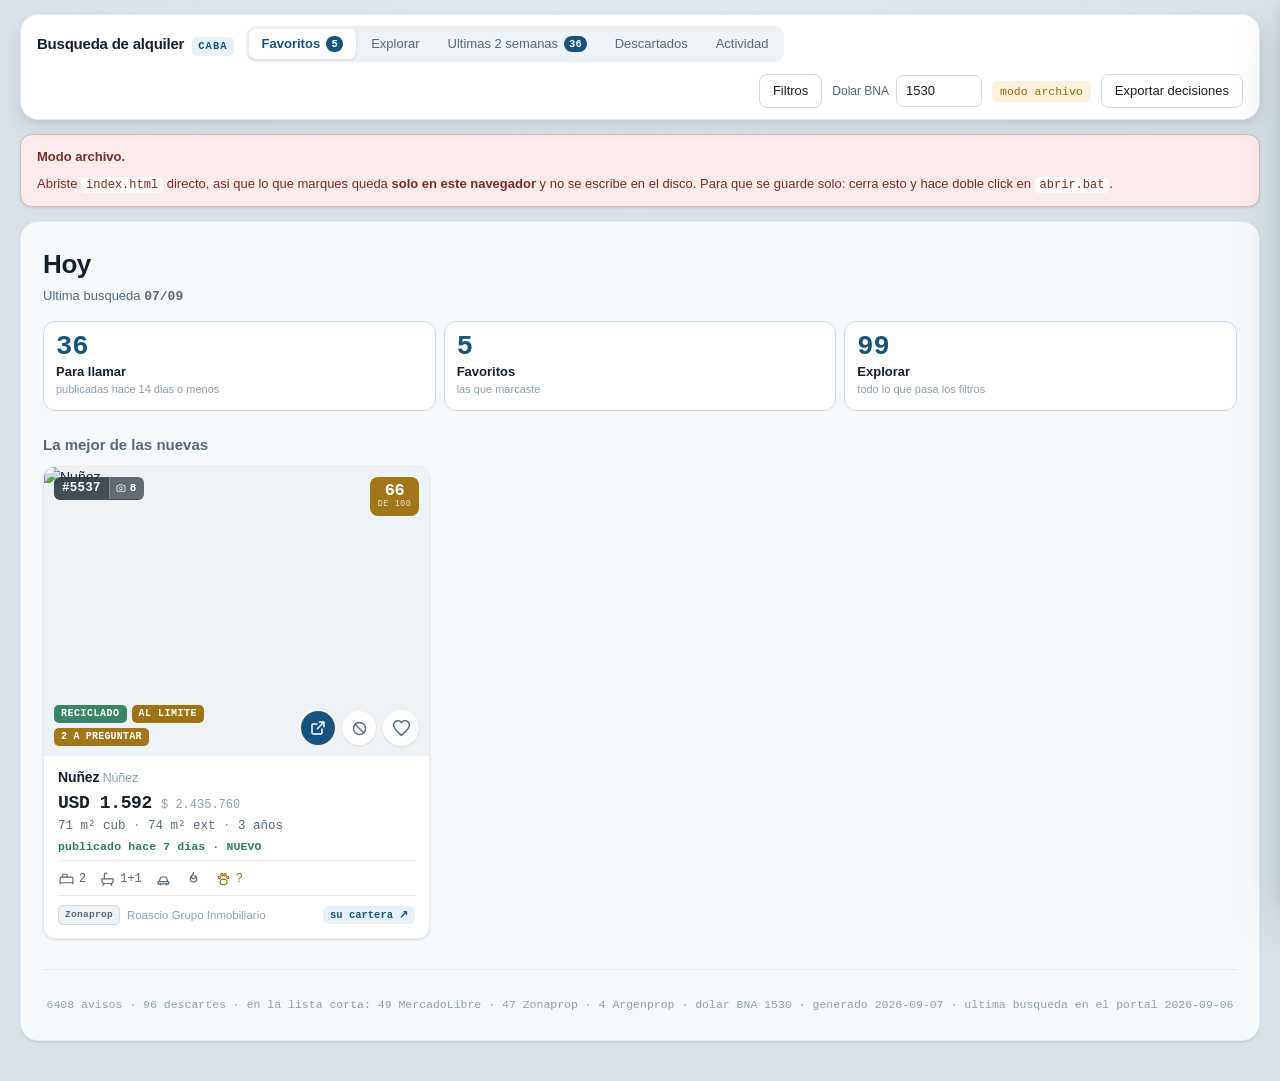
==== commit 8e861afe: "feat: rebuild the interface for the phone it is actually used on This page was written for a monitor" ====
--- a/web/index.html
+++ b/web/index.html
@@ -104,6 +104,47 @@
 
 </div>
 
+<!--
+  LA BARRA DEL PULGAR.
+  En el telefono las cinco vistas vivian en una fila arriba que medía 768 px sobre una
+  pantalla de 390: dos de las cinco no se veian y no habia forma de llegar a ellas. Abajo
+  no es una moda: sosteniendo el telefono con una mano, la mitad inferior es la unica que
+  el pulgar alcanza sin cambiar el agarre, y esta es una app de decidir con el pulgar.
+
+  Son cinco entradas y hay seis destinos: Descartados y Actividad se consultan, no se
+  recorren, y viven detras de "Mas". Una barra de seis no se puede tocar sin errar.
+-->
+<nav class="tabbar" id="tabbar" aria-label="Vistas">
+  <button data-vista="inicio" class="on" aria-current="page">
+    <svg viewBox="0 0 24 24" aria-hidden="true"><path d="M4 11.5 12 4l8 7.5V20H4z"/></svg>
+    <span>Hoy</span>
+  </button>
+  <button data-vista="favoritos">
+    <svg viewBox="0 0 24 24" aria-hidden="true"><path d="M12 20s-7-4.4-7-9a4 4 0 0 1 7-2.6A4 4 0 0 1 19 11c0 4.6-7 9-7 9z"/></svg>
+    <span>Favoritos</span><b class="tabbar-n" id="tb-favoritos" hidden></b>
+  </button>
+  <button data-vista="explorar">
+    <svg viewBox="0 0 24 24" aria-hidden="true"><path d="M4 5h7v6H4zM13 5h7v6h-7zM4 13h7v6H4zM13 13h7v6h-7z"/></svg>
+    <span>Explorar</span>
+  </button>
+  <button data-vista="nuevos">
+    <svg viewBox="0 0 24 24" aria-hidden="true"><path d="M12 4a8 8 0 1 1-8 8M12 7v5l3 2M4 4v4h4"/></svg>
+    <span>Nuevas</span><b class="tabbar-n" id="tb-nuevos" hidden></b>
+  </button>
+  <button data-vista="mas" id="btn-mas" aria-haspopup="true" aria-expanded="false">
+    <svg viewBox="0 0 24 24" aria-hidden="true"><path d="M4 7h16M4 12h16M4 17h16"/></svg>
+    <span>Mas</span>
+  </button>
+</nav>
+
+<!-- El menu "Mas": lo que no entra en la barra, y las acciones que no son vistas. -->
+<div class="menu-mas" id="menu-mas" hidden role="menu" aria-label="Mas">
+  <button data-vista="descartados" role="menuitem">Descartados</button>
+  <button data-vista="actividad" role="menuitem">Actividad</button>
+  <button id="mm-filtros" role="menuitem">Filtros<b class="tabbar-n" id="mm-filtros-n" hidden></b></button>
+  <button id="mm-exportar" role="menuitem">Exportar decisiones</button>
+</div>
+
 <div class="velo" id="velo"></div>
 <aside class="panel" id="panel" role="dialog" aria-modal="true" aria-label="Detalle de la propiedad"></aside>
 
--- a/web/styles.css
+++ b/web/styles.css
@@ -1482,3 +1482,363 @@
 }
 .card-portal.p-mercadolibre { color: var(--ambar); background: var(--ambar-suave); border-color: #e8d6ae; }
 .card-portal.p-argenprop    { color: var(--rojo);  background: var(--rojo-suave);  border-color: #efcfcc; }
+
+/* ==========================================================================
+   EL TELEFONO
+   ==========================================================================
+
+   Esta pagina se escribio para un monitor y se publico sin mirarla en un
+   telefono. Medido a 390 px: el documento medía 768 —casi el doble de la
+   pantalla, con scroll horizontal— porque la barra superior mete marca, cinco
+   pestanas, filtros, cotizacion y exportar en una sola fila. Dos de las cinco
+   vistas no se veian. Y 34 de 45 controles median menos de 40 px, que es el
+   minimo para acertarle con el dedo.
+
+   EL CORTE ESTA EN 860 px Y NO ES REDONDO A PROPOSITO: es lo que mide la barra
+   superior de escritorio con sus margenes. Estuvo en 720 y a 721 px el layout de
+   escritorio entraba antes de que la barra entrara, asi que el documento medía 768
+   sobre una ventana de 721 y volvia el scroll horizontal. El breakpoint tiene que
+   estar donde el contenido deja de caber, no en el ancho de ningun telefono.
+
+   Tres decisiones, y ninguna es cosmetica:
+
+   1. LAS VISTAS BAJAN AL PULGAR. Sosteniendo el telefono con una mano, la
+      mitad inferior es la unica que el pulgar alcanza sin cambiar el agarre.
+      Esta es una app de decidir con el pulgar: mirar foto, corazon o descarte.
+   2. ARRIBA QUEDA LO MINIMO. El nombre de la vista y nada mas. La marca, la
+      cotizacion y exportar no se usan mientras se decide.
+   3. UNA COLUMNA Y LA FOTO A SANGRE. La grilla pedia 304 px de columna, que en
+      una pantalla de 390 con margenes no entra: dejaba la card recortada.
+
+   ========================================================================== */
+
+.tabbar { display: none; }
+.menu-mas { display: none; }
+
+@media (max-width: 860px) {
+
+  /* ---------------------------------------------------------- barra de arriba */
+
+  /* La barra flotaba con margenes y esquinas redondeadas, que en un monitor la
+     hace parecer un papel sobre la mesa. En 390 px esos margenes son ancho que
+     no sobra: acá va pegada al borde y ocupa el alto de una linea. */
+  .barra {
+    top: 0;
+    border-radius: 0;
+    margin: 0 -12px;
+    padding: 8px 12px;
+  }
+
+  .barra-fila { gap: 8px; }
+
+  /* Las pestanas se fueron abajo. Dejarlas aca era la fila de 768 px. */
+  .tabs { display: none; }
+
+  /* La cotizacion, exportar y filtros viven en el menu "Mas": no se tocan mientras
+     se decide, y entre los tres costaban una fila entera. El indicador de guardado
+     tambien sale: lo que hay que saber de eso ya lo dice la banda de arriba. */
+  .barra .cotiz,
+  .barra #btn-exportar,
+  .barra #btn-filtros,
+  .barra .estado-guardado { display: none; }
+
+  /* Con eso la barra baja a UNA fila: solo el nombre. Eran 110 px de controles
+     antes de la primera propiedad. */
+  .barra-fila { flex-wrap: nowrap; }
+  .grupo-der { display: none; }
+
+  /* LA BANDA SE PLIEGA. Dice dos cosas que hay que saber una vez —cuando fue la
+     ultima busqueda y por que hay dos numeros por propiedad— y las repetia enteras
+     cada vez que se abria la pagina, ocupando media pantalla antes de la primera
+     foto. Plegada deja ver el primer renglon y se abre tocandola. */
+  .banda {
+    max-height: 3.1em;
+    overflow: hidden;
+    position: relative;
+    cursor: pointer;
+  }
+
+  .banda.abierta { max-height: none; }
+
+  .banda:not(.abierta)::after {
+    content: "toca para leer";
+    position: absolute;
+    right: 0;
+    bottom: 0;
+    padding: 0 10px 2px 26px;
+    font-size: 11px;
+    color: var(--acento);
+    background: linear-gradient(90deg, transparent, var(--ambar-suave) 30%);
+  }
+
+  .marca-nombre { font-size: 15px; }
+
+  /* -------------------------------------------------------------- contenido */
+
+  .hoja { padding: 12px; border-radius: 0; margin: 0 -12px; }
+
+  /* Una sola columna. `minmax(304px, 1fr)` sobre 366 px utiles entra por poco y
+     recorta; con 1fr la card se adapta y la foto llega a los dos bordes. */
+  .grilla,
+  .explorar { grid-template-columns: 1fr; gap: 12px; }
+
+  /* Explorar existe para barrer fotos. En el telefono no hay mouse que barra,
+     asi que el tile deja de ser denso y muestra la foto grande. */
+  .explorar .tile-foto { aspect-ratio: 4 / 3; }
+
+  /* El panel de detalle entra desde abajo, no desde la derecha: es de donde
+     vienen las hojas en un telefono y es donde el pulgar la puede cerrar. */
+  .panel {
+    top: auto;
+    left: 0;
+    width: 100%;
+    height: 92dvh;
+    border-radius: 18px 18px 0 0;
+  }
+
+  /* Los filtros ocupaban una grilla de escritorio. Aca son una hoja completa. */
+  .filtros { grid-template-columns: 1fr 1fr; gap: 10px; }
+  .filtros .campo-doble,
+  .filtros .campo-ancho { grid-column: 1 / -1; }
+
+  /* --------------------------------------------------- el dedo necesita 44 px */
+
+  /* 34 de 45 controles median menos de 40. No es una preferencia: por debajo de
+     44 px se yerra, y errarle a un descarte es descartar la propiedad de al lado. */
+  .btn,
+  .chip,
+  .tabbar button,
+  .menu-mas button { min-height: 44px; }
+
+  .acciones-foto button,
+  .acciones-foto a {
+    width: 44px;
+    height: 44px;
+  }
+
+  /* La barra de abajo tapa el final de la lista si no se le deja el hueco. */
+  body { padding-bottom: calc(58px + env(safe-area-inset-bottom)); }
+  .pie { margin-bottom: 8px; }
+
+  /* ------------------------------------------------------ barra del pulgar */
+
+  .tabbar {
+    position: fixed;
+    left: 0;
+    right: 0;
+    bottom: 0;
+    z-index: 80;
+    display: grid;
+    grid-template-columns: repeat(5, 1fr);
+    background: var(--paper);
+    border-top: 1px solid var(--linea-2);
+    padding-bottom: env(safe-area-inset-bottom);
+    /* La sombra va hacia ARRIBA: la barra es un papel apoyado sobre la lista,
+       y la lista pasa por debajo. */
+    box-shadow: 0 -6px 18px rgba(20, 32, 43, .10);
+  }
+
+  .tabbar button {
+    display: flex;
+    flex-direction: column;
+    align-items: center;
+    justify-content: center;
+    gap: 3px;
+    position: relative;
+    padding: 6px 2px;
+    border: 0;
+    background: none;
+    color: var(--ink-3);
+    font: inherit;
+    font-size: 10px;
+    letter-spacing: .2px;
+    cursor: pointer;
+  }
+
+  .tabbar button svg {
+    width: 21px;
+    height: 21px;
+    fill: none;
+    stroke: currentColor;
+    stroke-width: 1.7;
+    stroke-linecap: round;
+    stroke-linejoin: round;
+  }
+
+  /* El activo se marca con COLOR y con una barra arriba del icono, no solo con
+     color: sobre una pantalla al sol el color solo no alcanza. */
+  .tabbar button.on { color: var(--acento); }
+
+  .tabbar button.on::before {
+    content: "";
+    position: absolute;
+    top: 0;
+    width: 26px;
+    height: 2px;
+    border-radius: 0 0 2px 2px;
+    background: var(--acento);
+  }
+
+  .tabbar-n {
+    position: absolute;
+    top: 3px;
+    left: 50%;
+    margin-left: 6px;
+    min-width: 16px;
+    padding: 0 4px;
+    border-radius: 8px;
+    background: var(--coral);
+    color: #fff;
+    font-family: var(--mono, ui-monospace, monospace);
+    font-size: 10px;
+    line-height: 16px;
+    text-align: center;
+  }
+
+  /* ----------------------------------------------------------- menu "Mas" */
+
+  .menu-mas {
+    position: fixed;
+    left: 8px;
+    right: 8px;
+    bottom: calc(64px + env(safe-area-inset-bottom));
+    z-index: 81;
+    display: flex;
+    flex-direction: column;
+    gap: 2px;
+    padding: 6px;
+    background: var(--paper);
+    border-radius: 14px;
+    box-shadow: 0 12px 34px rgba(20, 32, 43, .24);
+  }
+
+  .menu-mas[hidden] { display: none; }
+
+  .menu-mas button {
+    display: flex;
+    align-items: center;
+    justify-content: space-between;
+    gap: 10px;
+    padding: 0 14px;
+    border: 0;
+    border-radius: 10px;
+    background: none;
+    color: var(--ink);
+    font: inherit;
+    font-size: 15px;
+    text-align: left;
+    cursor: pointer;
+  }
+
+  .menu-mas button:active { background: var(--hundido); }
+  .menu-mas .tabbar-n { position: static; margin: 0; }
+}
+
+/* En pantallas anchas la barra del pulgar no tiene sentido: las pestanas de
+   arriba se ven enteras y el mouse llega a todos lados. */
+@media (min-width: 861px) {
+  .tabbar, .menu-mas { display: none !important; }
+}
+
+/* ------------------------------------------------------------------- inicio */
+
+/* La pantalla de arranque. Contesta una sola pregunta —"que miro hoy"— y lleva
+   ahi de un toque. Antes lo primero que se veia en el telefono eran dos parrafos
+   explicando como funciona el score: util una vez, no todos los dias. */
+.inicio-cab { margin-bottom: 14px; }
+.inicio-cab h2 { margin: 0; font-size: 26px; letter-spacing: -.4px; }
+.inicio-sub { margin: 2px 0 0; color: var(--ink-2); font-size: 13px; }
+.inicio-sub b { font-family: var(--mono, ui-monospace, monospace); font-weight: 600; }
+
+/* Tres destinos, no una grilla de metricas: cada uno es un boton que va a algun
+   lado. El numero manda porque es lo unico que cambia de un dia al otro. */
+.inicio-atajos {
+  display: grid;
+  grid-template-columns: repeat(3, 1fr);
+  gap: 8px;
+  margin-bottom: 22px;
+}
+
+.atajo {
+  display: flex;
+  flex-direction: column;
+  align-items: flex-start;
+  gap: 1px;
+  padding: 12px 12px 13px;
+  border: 1px solid var(--linea-2);
+  border-radius: 12px;
+  background: var(--paper);
+  color: var(--ink);
+  font: inherit;
+  text-align: left;
+  cursor: pointer;
+}
+
+.atajo:active { background: var(--hundido); }
+
+.atajo-n {
+  font-family: var(--mono, ui-monospace, monospace);
+  font-size: 27px;
+  line-height: 1;
+  font-weight: 600;
+  color: var(--acento);
+}
+
+.atajo-t { font-size: 13px; font-weight: 600; }
+.atajo-p { font-size: 11px; color: var(--ink-3); line-height: 1.25; }
+
+.inicio-mejor h3 {
+  margin: 0 0 10px;
+  font-size: 15px;
+  font-weight: 600;
+  color: var(--ink-2);
+}
+
+@media (max-width: 860px) {
+  /* Con tres columnas en 390 px el pie de cada atajo entra en cuatro renglones.
+     El numero y el titulo alcanzan; el pie explica y puede esperar. */
+  .atajo-p { display: none; }
+  .atajo { padding: 11px 10px; }
+  .atajo-n { font-size: 24px; }
+}
+
+/* ------------------------------------------------- descartados en el telefono */
+
+@media (max-width: 860px) {
+  /* La tabla de descartados tiene ocho columnas y mide 849 px: era lo unico que
+     seguia rompiendo la pantalla despues de todo lo demas.
+
+     No se convierte en tarjetas ni se le pone scroll horizontal. Se le sacan las
+     tres columnas que en un telefono no aportan —barrio, precio y la etiqueta de
+     aprendizaje— y quedan las cuatro que son el motivo de esta pantalla: cual era,
+     por que se rechazo, con que palabras, y como volver a considerarla. El resto
+     esta a un toque en el detalle.
+
+     Scroll horizontal habria sido mas barato de escribir y peor de usar: en la
+     pantalla que existe para RELEER lo que uno decidio, la mitad del texto quedaria
+     escondida hacia la derecha, y nadie arrastra una tabla para leer. */
+  .tabla-desc thead th:nth-child(3),
+  .tabla-desc thead th:nth-child(4),
+  .tabla-desc thead th:nth-child(7),
+  .tabla-desc tbody td:nth-child(3),
+  .tabla-desc tbody td:nth-child(4),
+  .tabla-desc tbody td:nth-child(7) { display: none; }
+
+  /* Sacar columnas bajo de 849 a 705 px y no alcanzo: la tabla se sigue expandiendo
+     al ancho de su contenido porque el motivo escrito a mano no corta. `fixed` la
+     obliga a respetar la pantalla y `break-word` deja que el texto baje de renglon,
+     que es lo que uno quiere leer en un telefono de todos modos. */
+  .tabla-desc {
+    table-layout: fixed;
+    width: 100%;
+    font-size: 13px;
+  }
+
+  .tabla-desc td { overflow-wrap: anywhere; }
+  .tabla-desc th:first-child, .tabla-desc td:first-child { width: 38px; }
+  .tabla-desc th:last-child, .tabla-desc td:last-child { width: 62px; }
+  .tabla-desc th,
+  .tabla-desc td { padding: 9px 8px; }
+  .tabla-desc th:first-child,
+  .tabla-desc td:first-child { padding-left: 10px; }
+}
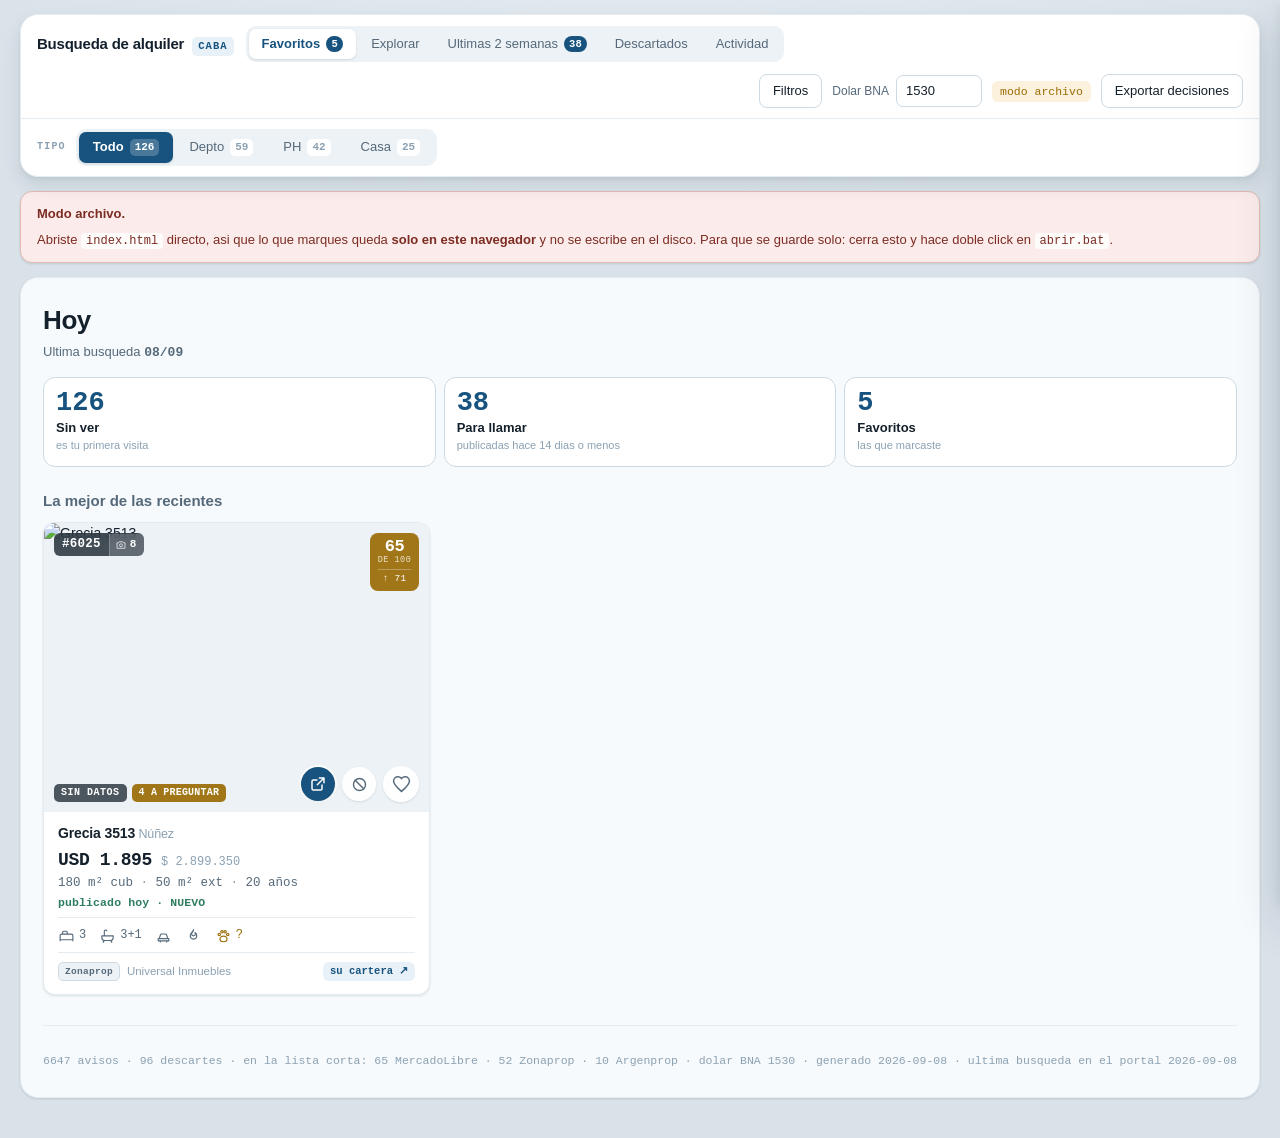
==== commit 33f69621: "feat(ui): make property type a lens over every view, and bring houses back Mario asked to move betwe" ====
--- a/web/index.html
+++ b/web/index.html
@@ -47,6 +47,31 @@
       </div>
     </div>
 
+    <!--
+      EL SELECTOR DE TIPO — pedido de Mario el 2026-09-08: "filtrar rapidamente las
+      propiedades entre casa y depto, para q al entrar en casa vea solo casa, depto solo
+      deptos y ph lo mismo, serian esos 3".
+
+      NO es un chip mas del panel de filtros ni una pestana mas de la barra de abajo.
+      El panel de filtros esta plegado y en el telefono vive dos toques adentro del menu
+      "Mas": ahi no se "filtra rapido" nada. Y la barra de abajo son VISTAS -donde estoy-
+      mientras que el tipo es una LENTE que cruza todas: en Explorar, en Nuevas, en
+      Favoritos y en Descartados quiero poder ver solo casas.
+
+      Por eso vive en la barra de arriba, siempre visible, con la cuenta de cada tipo al
+      lado. La cuenta es la mitad del control: sin ella "Casa" y "Casa (0)" se tocan igual
+      y uno se entera despues de mirar una pantalla vacia.
+    -->
+    <div class="tipos-fila">
+      <span class="tipos-rotulo">Tipo</span>
+      <div class="tipos" id="tipos" role="tablist" aria-label="Tipo de propiedad">
+        <button data-tipo="" class="on" role="tab" aria-selected="true">Todo <b class="tipos-n"></b></button>
+        <button data-tipo="departamento" role="tab" aria-selected="false">Depto <b class="tipos-n"></b></button>
+        <button data-tipo="ph" role="tab" aria-selected="false">PH <b class="tipos-n"></b></button>
+        <button data-tipo="casa" role="tab" aria-selected="false">Casa <b class="tipos-n"></b></button>
+      </div>
+    </div>
+
     <div class="filtros" id="filtros" hidden>
       <div class="campo"><label for="f-precio-min">Precio USD min</label><input type="number" id="f-precio-min" step="50"></div>
       <div class="campo"><label for="f-precio-max">Precio USD max</label><input type="number" id="f-precio-max" step="50"></div>
@@ -75,8 +100,10 @@
           <option value="num">numero (#)</option>
         </select>
       </div>
+      <!-- El multiselect de Tipo se saco el 2026-09-08: lo reemplaza la fila de tipos
+           de arriba. Dos controles sobre el mismo campo son dos estados que algun dia
+           discrepan, y ademas el de arriba no se puede ignorar. -->
       <div class="campo campo-doble"><label for="f-barrio">Barrio</label><select id="f-barrio" multiple size="5"></select></div>
-      <div class="campo campo-doble"><label for="f-tipo">Tipo</label><select id="f-tipo" multiple size="5"></select></div>
       <div class="campo campo-ancho">
         <label>Marcas</label>
         <div class="chips" id="f-chips">
--- a/web/styles.css
+++ b/web/styles.css
@@ -315,6 +315,90 @@
   color: #fff;
   font-weight: 600;
 }
+
+/* --------------------------------------------------------------------- tipos */
+
+/* LA FILA DE TIPOS — 2026-09-08, pedido de Mario: "filtrar rapidamente las propiedades
+   entre casa y depto, para q al entrar en casa vea solo casa".
+
+   POR QUE ES UNA FILA PROPIA Y NO UN CHIP MAS EN «Filtros». El panel de filtros arranca
+   plegado y en el telefono esta dos toques adentro del menu «Mas»: cualquier cosa que se
+   use en cada pantalla no puede vivir ahi. Y por que no una pestana mas de la barra de
+   abajo: esas son VISTAS -donde estoy-, y el tipo es una LENTE que cruza todas.
+
+   Va pegada al pie de la barra, compartiendo su papel y su sticky: se mueve con el
+   encabezado y esta a la vista en cada scroll, que es la unica forma de que un modo que
+   persiste entre visitas no se lea como un sistema roto. */
+.tipos-fila {
+  display: flex;
+  align-items: center;
+  gap: 10px;
+  padding: 0 16px 10px;
+  border-top: 1px solid var(--linea);
+  padding-top: 10px;
+  margin-top: -1px;
+}
+
+.tipos-rotulo {
+  font: 600 10px/1 var(--mono);
+  letter-spacing: .12em;
+  text-transform: uppercase;
+  color: var(--ink-3);
+}
+
+.tipos {
+  display: flex;
+  gap: 2px;
+  background: var(--hundido);
+  padding: 3px;
+  border-radius: 10px;
+}
+
+.tipos button {
+  border: 0;
+  background: transparent;
+  padding: 6px 14px;
+  border-radius: 7px;
+  font: 500 13px/1.4 var(--sans);
+  color: var(--ink-2);
+  cursor: pointer;
+  white-space: nowrap;
+  display: inline-flex;
+  align-items: center;
+  gap: 6px;
+  transition: background var(--rapido), color var(--rapido), box-shadow var(--rapido);
+}
+
+.tipos button:hover { color: var(--ink); background: rgba(255, 255, 255, .6); }
+
+.tipos button.on {
+  background: var(--acento);
+  color: #fff;
+  font-weight: 600;
+  box-shadow: var(--e1);
+}
+
+/* LA CUENTA ES LA MITAD DEL CONTROL. Sin ella «Casa» y «Casa que no tiene ninguna» se
+   tocan igual, y uno se entera despues de mirar una pantalla vacia. En mono porque es un
+   numero que se compara con el de al lado. */
+.tipos-n {
+  font: 600 11px/1 var(--mono);
+  color: var(--ink-3);
+  background: var(--paper);
+  border-radius: 5px;
+  padding: 3px 5px;
+  min-width: 10px;
+  text-align: center;
+}
+
+.tipos button.on .tipos-n { background: rgba(255, 255, 255, .22); color: #fff; }
+
+/* En cero se apaga, no se esconde: «Casa 0» contesta «por que no veo casas», y una fila
+   que pierde botones cambia de ancho cada vez que se toca un filtro. */
+.tipos button.cero { opacity: .45; }
+.tipos button.cero:not(.on) { cursor: default; }
+
+.tipos-fila[hidden] { display: none; }
 
 /* -------------------------------------------------------------------- banda */
 
@@ -1534,6 +1618,37 @@
   /* Las pestanas se fueron abajo. Dejarlas aca era la fila de 768 px. */
   .tabs { display: none; }
 
+  /* LA FILA DE ARRIBA ES AHORA LA DE TIPOS, Y LA DEL NOMBRE SE VA ENTERA.
+     Con las pestanas abajo y los controles en «Mas», de `.barra-fila` quedaba solo el
+     rotulo "Busqueda de alquiler / CABA": 44 px pegados arriba de todo que no hacen nada
+     ningun dia. Sumarle la fila de tipos debajo dejaba el encabezado en ~95 px antes de
+     la primera foto, y ese presupuesto ya se habia peleado una vez ("eran 110 px de
+     controles antes de la primera propiedad").
+
+     Asi que no se suma: se cambia. Donde decia el nombre de la app ahora se elige el
+     tipo. Orientacion no se pierde -la barra de abajo dice en que vista estas y cada
+     seccion tiene su titulo-, y el encabezado sigue midiendo una fila. */
+  .barra-fila { display: none; }
+
+  .tipos-fila {
+    padding: 0;
+    border-top: 0;
+    margin-top: 0;
+  }
+
+  .tipos-rotulo { display: none; }
+
+  /* Los cuatro reparten el ancho en partes iguales: asi el blanco de cada uno no depende
+     del largo de su palabra y el pulgar aprende una posicion fija por tipo. */
+  .tipos { width: 100%; }
+  .tipos button {
+    flex: 1;
+    justify-content: center;
+    min-height: 44px;
+    padding: 6px 4px;
+    gap: 5px;
+  }
+
   /* La cotizacion, exportar y filtros viven en el menu "Mas": no se tocan mientras
      se decide, y entre los tres costaban una fila entera. El indicador de guardado
      tambien sale: lo que hay que saber de eso ya lo dice la banda de arriba. */
@@ -1842,3 +1957,26 @@
   .tabla-desc th:first-child,
   .tabla-desc td:first-child { padding-left: 10px; }
 }
+
+/* Dos sellos que NO significan lo mismo y no pueden parecerse:
+   NUEVO  = el aviso se publico hace poco. Es cierto durante 14 dias seguidos.
+   SIN VER = no estaba la ultima vez que abriste la pagina. Es cierto una sola vez. */
+.sello-sinver {
+  margin-left: 8px;
+  padding: 1px 6px;
+  border-radius: 4px;
+  background: var(--acento);
+  color: #fff;
+  font: 600 9.5px/1.5 var(--mono, ui-monospace, monospace);
+  letter-spacing: .08em;
+  vertical-align: 1px;
+}
+
+.inicio-nada {
+  margin: -10px 0 20px;
+  padding: 10px 12px;
+  border-radius: 10px;
+  background: var(--hundido);
+  color: var(--ink-2);
+  font-size: 13px;
+}
